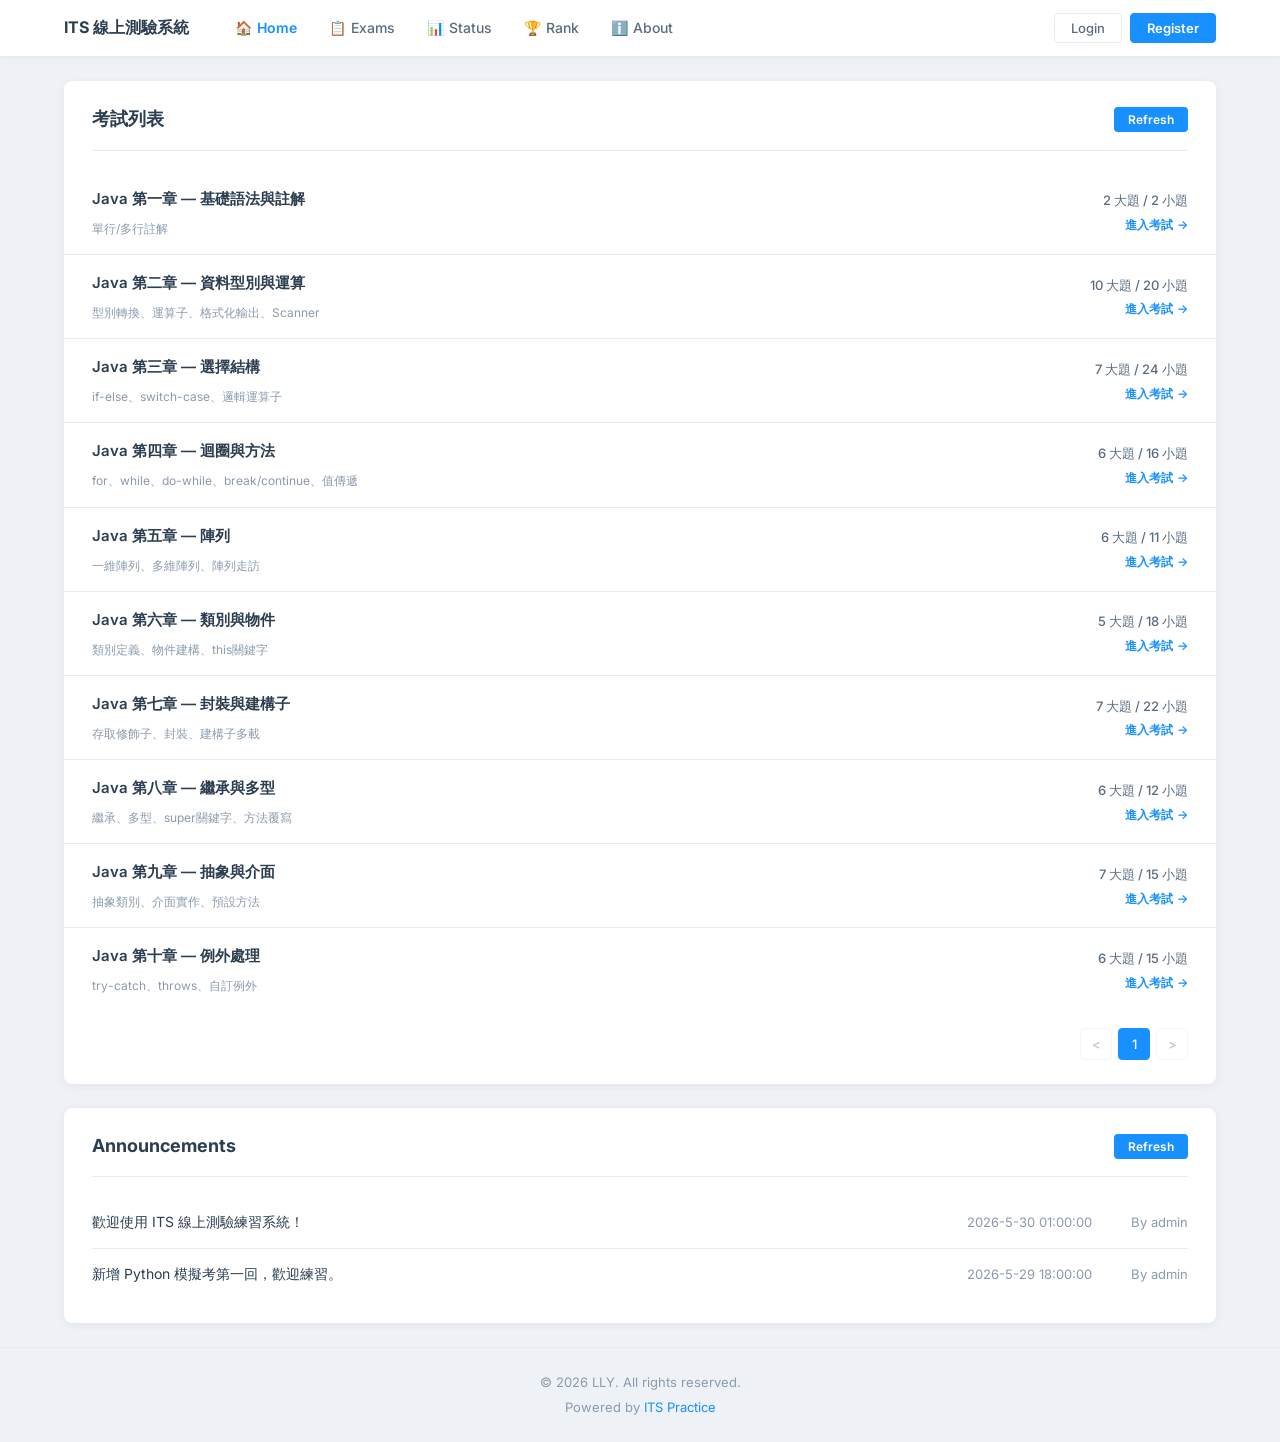
==== index.html @ 2eda3d9f "Initial commit of ITS Quiz System" ====
<!DOCTYPE html>
<html lang="zh-TW">
<head>
    <meta charset="UTF-8">
    <meta name="viewport" content="width=device-width, initial-scale=1.0">
    <title>ITS 線上測驗系統</title>
    <meta name="description" content="ITS 國際認證程式測驗練習平台">
    <link rel="preconnect" href="https://fonts.googleapis.com">
    <link rel="preconnect" href="https://fonts.gstatic.com" crossorigin>
    <link href="https://fonts.googleapis.com/css2?family=Inter:wght@400;500;600;700&family=Roboto+Mono:wght@400;500&display=swap" rel="stylesheet">
    <link rel="stylesheet" href="home.css">
</head>
<body>
    <!-- Top Navigation Bar -->
    <nav class="navbar">
        <div class="nav-inner">
            <div class="nav-left">
                <a href="index.html" class="nav-brand">ITS 線上測驗系統</a>
                <div class="nav-links">
                    <a href="index.html" class="nav-link active">
                        <span class="nav-icon">🏠</span> Home
                    </a>
                    <a href="#exams" class="nav-link">
                        <span class="nav-icon">📋</span> Exams
                    </a>
                    <a href="#" class="nav-link">
                        <span class="nav-icon">📊</span> Status
                    </a>
                    <a href="#" class="nav-link">
                        <span class="nav-icon">🏆</span> Rank
                    </a>
                    <a href="#" class="nav-link">
                        <span class="nav-icon">ℹ️</span> About
                    </a>
                </div>
            </div>
            <div class="nav-right">
                <button class="btn-outline" id="btn-login">Login</button>
                <button class="btn-primary-sm" id="btn-register">Register</button>
            </div>
        </div>
    </nav>

    <!-- Main Content -->
    <div class="page-container">
        <!-- Active Exams Section -->
        <section class="panel" id="exams">
            <div class="panel-header">
                <h2 class="panel-title">考試列表</h2>
                <button class="btn-refresh" onclick="location.reload()">Refresh</button>
            </div>
            <div class="exam-list" id="exam-list">
                <!-- Injected by home.js -->
            </div>
            <!-- Pagination -->
            <div class="pagination" id="pagination">
                <!-- Injected by home.js -->
            </div>
        </section>

        <!-- Announcements Section -->
        <section class="panel">
            <div class="panel-header">
                <h2 class="panel-title">Announcements</h2>
                <button class="btn-refresh" onclick="location.reload()">Refresh</button>
            </div>
            <div class="announcement-list">
                <div class="announcement-row">
                    <span class="announcement-text">歡迎使用 ITS 線上測驗練習系統！</span>
                    <span class="announcement-date">2026-5-30 01:00:00</span>
                    <span class="announcement-author">By admin</span>
                </div>
                <div class="announcement-row">
                    <span class="announcement-text">新增 Python 模擬考第一回，歡迎練習。</span>
                    <span class="announcement-date">2026-5-29 18:00:00</span>
                    <span class="announcement-author">By admin</span>
                </div>
            </div>
        </section>
    </div>

    <!-- Mode Selection Modal -->
    <div id="mode-modal" class="modal-overlay" style="display: none;">
        <div class="modal-content">
            <h2 class="modal-title">選擇作答模式</h2>
            <p class="modal-desc">請選擇您想要進行測驗的方式：</p>
            <div class="mode-options">
                <button class="mode-btn" onclick="startExamWithMode('exam')">
                    <div class="mode-icon">🏆</div>
                    <div class="mode-text">
                        <h3>測驗模式</h3>
                        <p>完成所有題目後統一交卷，最後才會公佈成績與解答。</p>
                    </div>
                </button>
                <button class="mode-btn" onclick="startExamWithMode('practice')">
                    <div class="mode-icon">🎯</div>
                    <div class="mode-text">
                        <h3>練習模式</h3>
                        <p>每一題作答完都可以馬上檢查對錯並觀看解析。</p>
                    </div>
                </button>
            </div>
            <button class="btn-outline modal-close" onclick="closeModeModal()" style="margin-top: 20px; width: 100%;">取消</button>
        </div>
    </div>

    <!-- Footer -->
    <footer class="site-footer">
        <p>© 2026 LLY. All rights reserved.</p>
        <p>Powered by <a href="#">ITS Practice</a></p>
    </footer>

    <script src="home.js"></script>
</body>
</html>
---- home.css ----
/* ========================================
   ITS Practice — Homepage (OJ Style)
   ======================================== */

/* --- Design Tokens --- */
:root {
    --bg-page: #eef1f5;
    --bg-white: #ffffff;
    --bg-hover: #f8f9fb;
    --text-primary: #2c3e50;
    --text-secondary: #5a6d80;
    --text-muted: #8a9bae;
    --accent-blue: #1890ff;
    --accent-blue-hover: #0d7fe9;
    --accent-green: #19be6b;
    --accent-orange: #ff9900;
    --accent-red: #ed4014;
    --border-color: #e8ecf0;
    --shadow-card: 0 2px 8px rgba(0, 0, 0, 0.06);
    --radius: 4px;
    --radius-md: 8px;
    --font-sans: 'Inter', -apple-system, BlinkMacSystemFont, "Segoe UI", sans-serif;
}

/* --- Reset --- */
*, *::before, *::after {
    box-sizing: border-box;
    margin: 0;
    padding: 0;
}

html {
    scroll-behavior: smooth;
}

body {
    font-family: var(--font-sans);
    background: var(--bg-page);
    color: var(--text-primary);
    line-height: 1.6;
    min-height: 100vh;
    display: flex;
    flex-direction: column;
}

a {
    text-decoration: none;
    color: inherit;
}

/* ========================================
   Top Navigation Bar
   ======================================== */
.navbar {
    background: var(--bg-white);
    border-bottom: 1px solid var(--border-color);
    box-shadow: 0 1px 4px rgba(0, 0, 0, 0.04);
    position: sticky;
    top: 0;
    z-index: 100;
}

.nav-inner {
    max-width: 1200px;
    margin: 0 auto;
    padding: 0 24px;
    height: 56px;
    display: flex;
    align-items: center;
    justify-content: space-between;
}

.nav-left {
    display: flex;
    align-items: center;
    gap: 32px;
}

.nav-brand {
    font-size: 16px;
    font-weight: 700;
    color: var(--text-primary);
    white-space: nowrap;
}

.nav-links {
    display: flex;
    gap: 4px;
}

.nav-link {
    display: inline-flex;
    align-items: center;
    gap: 5px;
    font-size: 14px;
    font-weight: 500;
    color: var(--text-secondary);
    padding: 8px 14px;
    border-radius: var(--radius);
    transition: all 0.2s;
}

.nav-link:hover {
    color: var(--accent-blue);
    background: rgba(24, 144, 255, 0.06);
}

.nav-link.active {
    color: var(--accent-blue);
    font-weight: 600;
}

.nav-icon {
    font-size: 14px;
}

.nav-right {
    display: flex;
    gap: 8px;
}

/* Buttons */
.btn-outline {
    font-family: inherit;
    font-size: 13px;
    font-weight: 500;
    padding: 6px 16px;
    border-radius: var(--radius);
    border: 1px solid var(--border-color);
    background: var(--bg-white);
    color: var(--text-secondary);
    cursor: pointer;
    transition: all 0.2s;
}

.btn-outline:hover {
    color: var(--accent-blue);
    border-color: var(--accent-blue);
}

.btn-primary-sm {
    font-family: inherit;
    font-size: 13px;
    font-weight: 600;
    padding: 6px 16px;
    border-radius: var(--radius);
    border: 1px solid var(--accent-blue);
    background: var(--accent-blue);
    color: white;
    cursor: pointer;
    transition: all 0.2s;
}

.btn-primary-sm:hover {
    background: var(--accent-blue-hover);
}

.btn-refresh {
    font-family: inherit;
    font-size: 12px;
    font-weight: 600;
    padding: 5px 14px;
    border-radius: var(--radius);
    border: none;
    background: var(--accent-blue);
    color: white;
    cursor: pointer;
    transition: all 0.2s;
}

.btn-refresh:hover {
    background: var(--accent-blue-hover);
}

/* ========================================
   Page Container
   ======================================== */
.page-container {
    max-width: 1200px;
    width: 100%;
    margin: 0 auto;
    padding: 24px;
    flex: 1;
    display: flex;
    flex-direction: column;
    gap: 24px;
}

/* ========================================
   Panel (White Card)
   ======================================== */
.panel {
    background: var(--bg-white);
    border-radius: var(--radius-md);
    box-shadow: var(--shadow-card);
    padding: 24px 28px;
}

.panel-header {
    display: flex;
    align-items: center;
    justify-content: space-between;
    margin-bottom: 20px;
    padding-bottom: 16px;
    border-bottom: 1px solid var(--border-color);
}

.panel-title {
    font-size: 18px;
    font-weight: 700;
    color: var(--text-primary);
}

/* ========================================
   Exam List
   ======================================== */
.exam-list {
    display: flex;
    flex-direction: column;
}

.exam-row {
    display: flex;
    align-items: center;
    padding: 16px 0;
    border-bottom: 1px solid var(--border-color);
    cursor: pointer;
    transition: background 0.15s;
    margin: 0 -28px;
    padding-left: 28px;
    padding-right: 28px;
}

.exam-row:last-child {
    border-bottom: none;
}

.exam-row:hover {
    background: var(--bg-hover);
}

.exam-row-main {
    flex: 1;
    min-width: 0;
}

.exam-row-title {
    font-size: 15px;
    font-weight: 600;
    color: var(--text-primary);
    margin-bottom: 6px;
}

.exam-row-badges {
    display: flex;
    gap: 8px;
    flex-wrap: wrap;
}

.badge {
    display: inline-flex;
    align-items: center;
    gap: 4px;
    font-size: 11px;
    font-weight: 600;
    padding: 3px 10px;
    border-radius: 100px;
    white-space: nowrap;
}

.badge-date {
    background: var(--accent-green);
    color: white;
}

.badge-time {
    background: var(--accent-blue);
    color: white;
}

.badge-type {
    background: var(--accent-orange);
    color: white;
}

.badge-difficulty {
    background: #f0f0f0;
    color: var(--text-secondary);
}

.badge-difficulty.easy {
    background: #e6f7ee;
    color: #19be6b;
}

.badge-difficulty.medium {
    background: #fff7e6;
    color: #ff9900;
}

.badge-difficulty.hard {
    background: #ffe6e6;
    color: #ed4014;
}

.exam-row-meta {
    display: flex;
    flex-direction: column;
    align-items: flex-end;
    gap: 4px;
    margin-left: 24px;
    flex-shrink: 0;
}

.exam-row-questions {
    font-size: 13px;
    color: var(--text-secondary);
    font-weight: 500;
}

.exam-row-topics {
    font-size: 12px;
    color: var(--text-muted);
    margin-top: 6px;
}

.exam-row-action {
    font-size: 12px;
    font-weight: 600;
    color: var(--accent-blue);
    display: flex;
    align-items: center;
    gap: 4px;
}

.exam-row-action .arrow {
    transition: transform 0.2s;
}

.exam-row:hover .exam-row-action .arrow {
    transform: translateX(3px);
}

/* ========================================
   Announcements
   ======================================== */
.announcement-list {
    display: flex;
    flex-direction: column;
}

.announcement-row {
    display: flex;
    align-items: center;
    padding: 14px 0;
    border-bottom: 1px solid var(--border-color);
    gap: 16px;
}

.announcement-row:last-child {
    border-bottom: none;
}

.announcement-text {
    flex: 1;
    font-size: 14px;
    color: var(--text-primary);
}

.announcement-date {
    font-size: 13px;
    color: var(--text-muted);
    white-space: nowrap;
}

.announcement-author {
    font-size: 13px;
    color: var(--text-muted);
    white-space: nowrap;
    min-width: 80px;
    text-align: right;
}

/* ========================================
   Pagination
   ======================================== */
.pagination {
    display: flex;
    justify-content: flex-end;
    gap: 6px;
    margin-top: 16px;
}

.page-btn {
    width: 32px;
    height: 32px;
    display: flex;
    align-items: center;
    justify-content: center;
    font-size: 13px;
    font-weight: 500;
    border-radius: var(--radius);
    border: 1px solid var(--border-color);
    background: var(--bg-white);
    color: var(--text-secondary);
    cursor: pointer;
    transition: all 0.2s;
    font-family: inherit;
}

.page-btn:hover {
    color: var(--accent-blue);
    border-color: var(--accent-blue);
}

.page-btn.active {
    background: var(--accent-blue);
    border-color: var(--accent-blue);
    color: white;
}

.page-btn.disabled {
    opacity: 0.4;
    cursor: not-allowed;
}

/* ========================================
   Footer
   ======================================== */
.site-footer {
    text-align: center;
    padding: 24px;
    font-size: 13px;
    color: var(--text-muted);
    border-top: 1px solid var(--border-color);
    margin-top: auto;
}

.site-footer a {
    color: var(--accent-blue);
}

.site-footer a:hover {
    text-decoration: underline;
}

.site-footer p + p {
    margin-top: 4px;
}

/* ========================================
   Responsive
   ======================================== */
@media (max-width: 768px) {
    .nav-links {
        display: none;
    }

    .nav-brand {
        font-size: 14px;
    }

    .page-container {
        padding: 16px;
    }

    .panel {
        padding: 16px 20px;
    }

    .exam-row {
        flex-direction: column;
        align-items: flex-start;
        gap: 10px;
        margin: 0 -20px;
        padding-left: 20px;
        padding-right: 20px;
    }

    .exam-row-meta {
        align-items: flex-start;
        margin-left: 0;
        flex-direction: row;
        gap: 12px;
    }

    .announcement-row {
        flex-direction: column;
        align-items: flex-start;
        gap: 4px;
    }

    .announcement-author {
        text-align: left;
        min-width: auto;
    }
}

/* =====================================
   Modal Styles
   ===================================== */
.modal-overlay {
    position: fixed;
    top: 0;
    left: 0;
    right: 0;
    bottom: 0;
    background-color: rgba(0, 0, 0, 0.5);
    display: flex;
    align-items: center;
    justify-content: center;
    z-index: 1000;
    backdrop-filter: blur(4px);
    animation: fadeIn 0.2s ease-out;
}

.modal-content {
    background: var(--bg-panel);
    width: 90%;
    max-width: 500px;
    border-radius: var(--radius-lg);
    padding: 32px;
    box-shadow: var(--shadow-lg);
    animation: slideUp 0.3s ease-out;
}

.modal-title {
    font-size: 1.5rem;
    font-weight: 700;
    color: var(--text-primary);
    margin-bottom: 8px;
    text-align: center;
}

.modal-desc {
    color: var(--text-secondary);
    text-align: center;
    margin-bottom: 24px;
}

.mode-options {
    display: flex;
    flex-direction: column;
    gap: 16px;
}

.mode-btn {
    display: flex;
    align-items: center;
    gap: 16px;
    padding: 16px;
    background: var(--bg-page);
    border: 2px solid var(--border-color);
    border-radius: var(--radius-md);
    cursor: pointer;
    text-align: left;
    transition: all 0.2s ease;
}

.mode-btn:hover {
    border-color: var(--accent-blue);
    background: var(--bg-white);
    transform: translateY(-2px);
    box-shadow: var(--shadow-sm);
}

.mode-icon {
    font-size: 2rem;
}

.mode-text h3 {
    font-size: 1.1rem;
    color: var(--text-primary);
    margin-bottom: 4px;
}

.mode-text p {
    font-size: 0.85rem;
    color: var(--text-secondary);
    margin: 0;
    line-height: 1.4;
}

@keyframes fadeIn {
    from { opacity: 0; }
    to { opacity: 1; }
}

@keyframes slideUp {
    from { opacity: 0; transform: translateY(20px); }
    to { opacity: 1; transform: translateY(0); }
}
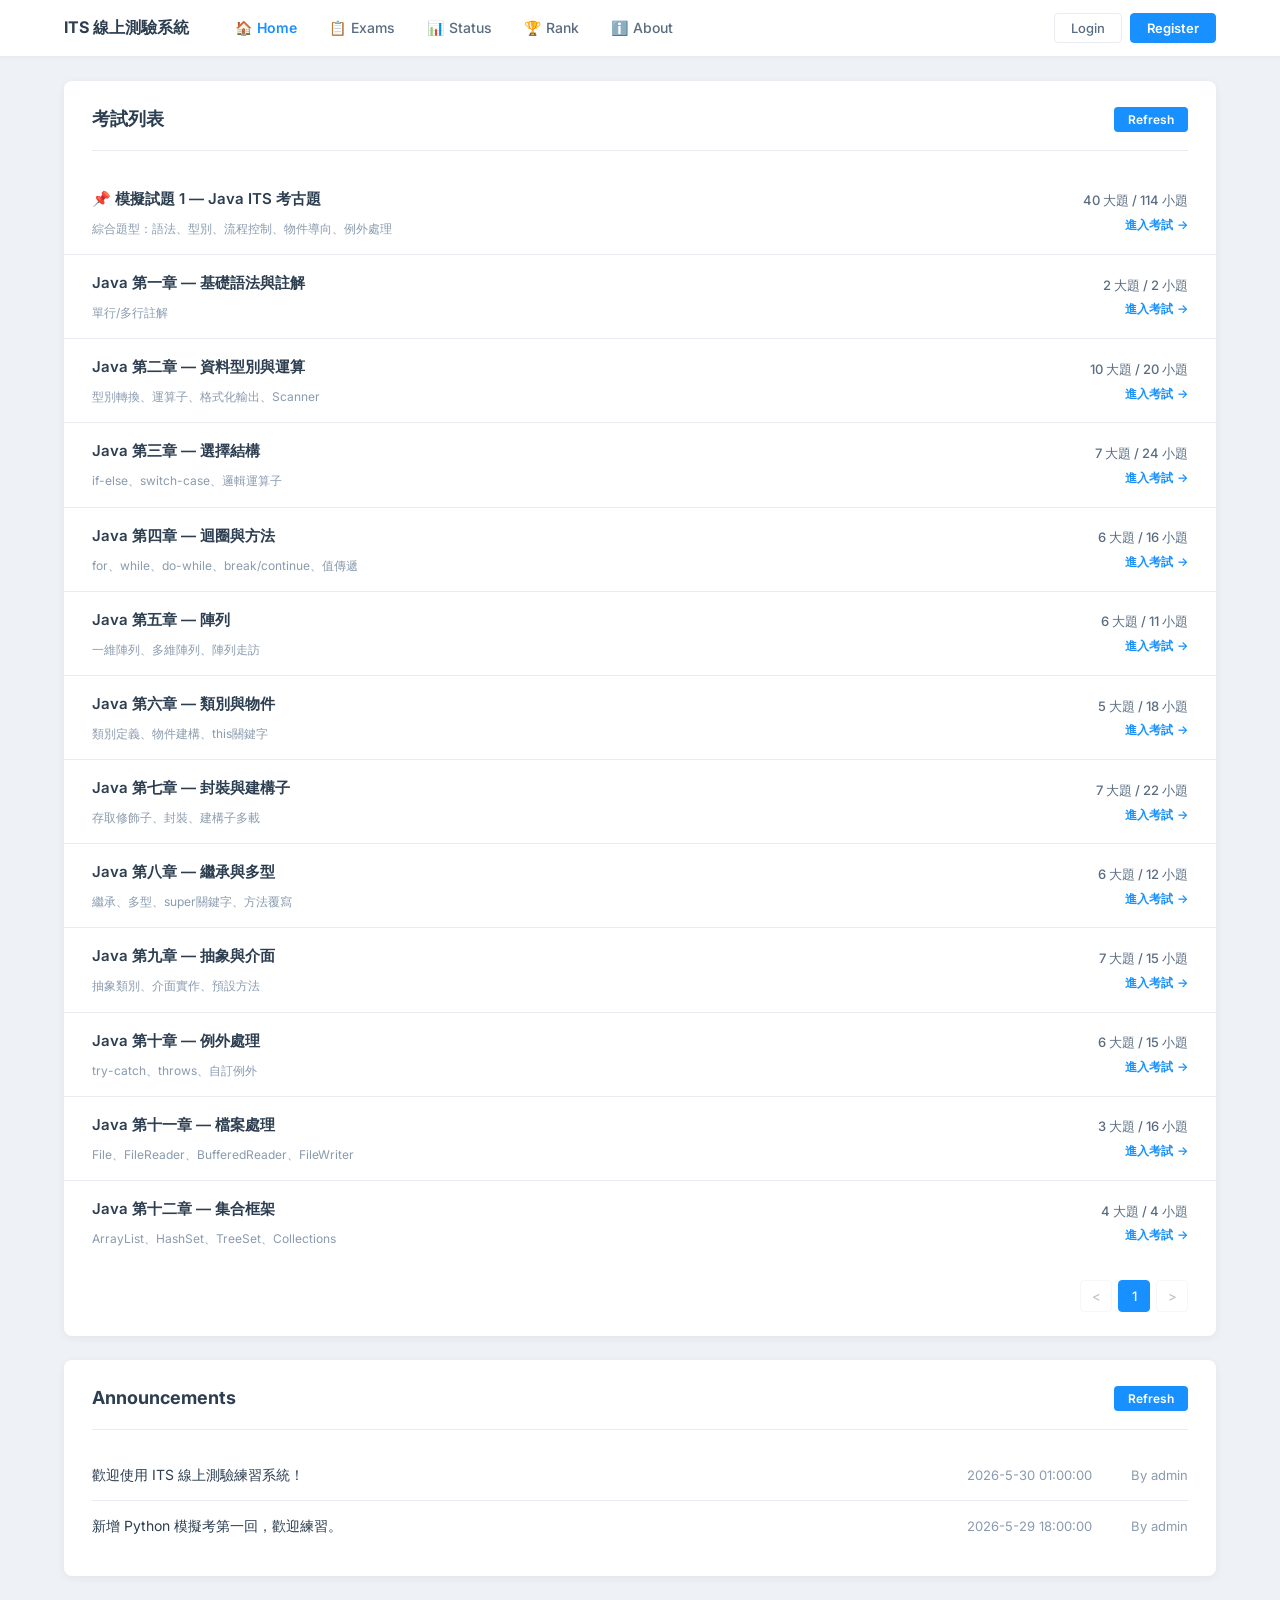
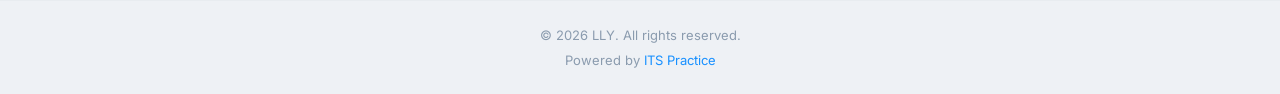
==== commit eee18e79: "新增隨機打亂題目順序選項" ====
--- a/index.html
+++ b/index.html
@@ -100,7 +100,14 @@
                     </div>
                 </button>
             </div>
-            <button class="btn-outline modal-close" onclick="closeModeModal()" style="margin-top: 20px; width: 100%;">取消</button>
+            <label class="shuffle-toggle" style="display: flex; align-items: center; gap: 10px; margin-top: 20px; padding: 12px 16px; border: 1px solid var(--border-color); border-radius: var(--radius-md); cursor: pointer; user-select: none;">
+                <input type="checkbox" id="shuffle-checkbox" style="width: 18px; height: 18px; cursor: pointer;">
+                <div>
+                    <span style="font-weight: 600; color: var(--text-primary);">🔀 隨機打亂題目順序</span>
+                    <p style="font-size: 0.8rem; color: var(--text-secondary); margin: 2px 0 0 0;">勾選後每次進入考卷，題目的排列順序都會不同。</p>
+                </div>
+            </label>
+            <button class="btn-outline modal-close" onclick="closeModeModal()" style="margin-top: 12px; width: 100%;">取消</button>
         </div>
     </div>
 
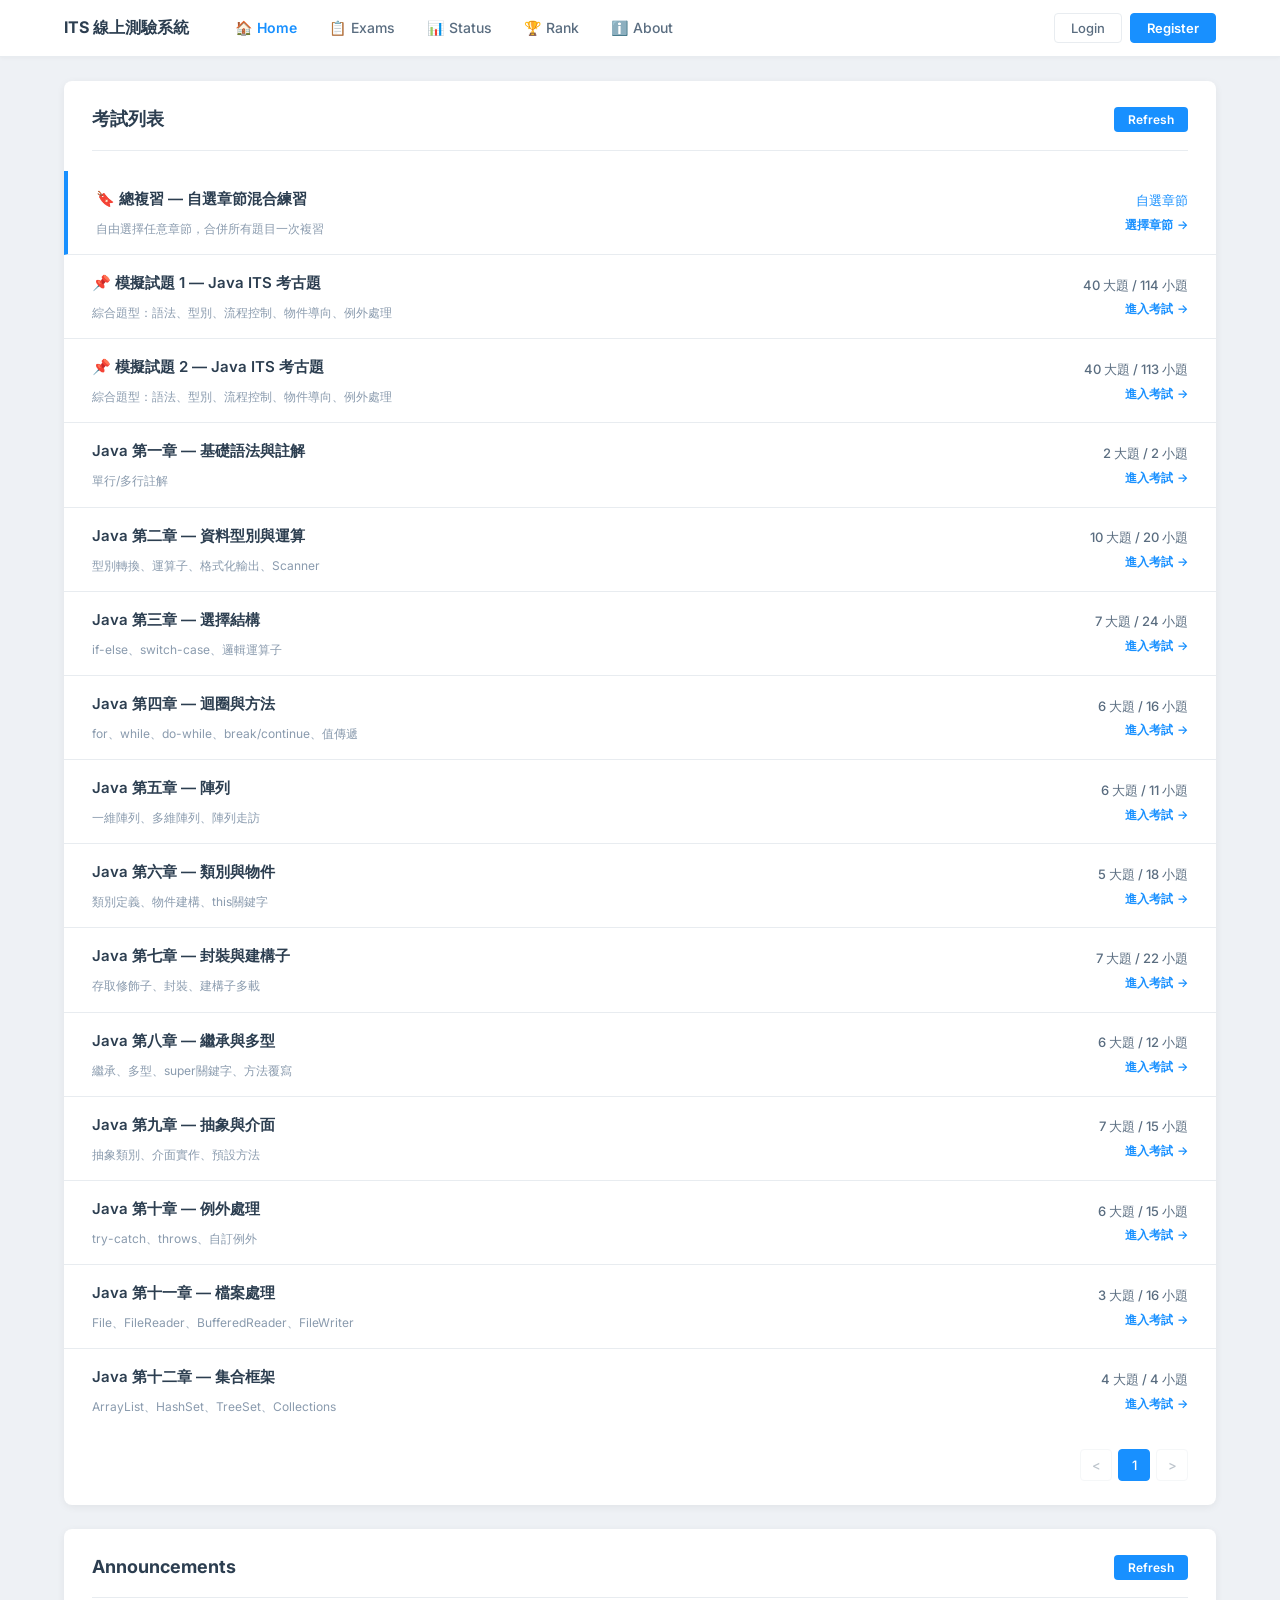
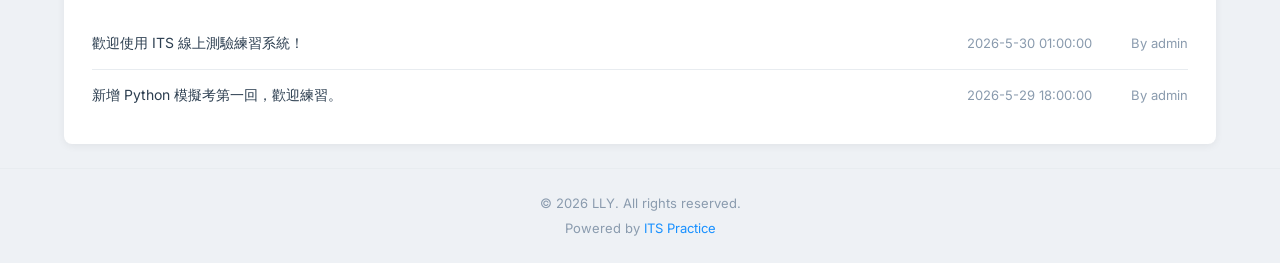
==== commit d32b22f0: "新增「總複習」功能：可自選章節合併出題，支援多章節混合練習/測驗" ====
--- a/index.html
+++ b/index.html
@@ -79,6 +79,30 @@
         </section>
     </div>
 
+    <!-- Chapter Selection Modal (for 總複習) -->
+    <div id="chapter-modal" class="modal-overlay" style="display: none;">
+        <div class="modal-content" style="max-width: 560px; max-height: 90vh; overflow-y: auto;">
+            <h2 class="modal-title">📚 選擇複習章節</h2>
+            <p class="modal-desc">請勾選您想要一起複習的章節：</p>
+
+            <div style="display: flex; gap: 8px; margin-bottom: 16px;">
+                <button class="btn-outline" onclick="selectAllChapters(true)" style="flex:1; font-size: 13px; padding: 6px 12px;">全選</button>
+                <button class="btn-outline" onclick="selectAllChapters(false)" style="flex:1; font-size: 13px; padding: 6px 12px;">全不選</button>
+            </div>
+
+            <div id="chapter-checklist" style="display: flex; flex-direction: column; gap: 8px; margin-bottom: 20px;">
+                <!-- Injected by home.js -->
+            </div>
+
+            <div id="chapter-summary" style="font-size: 13px; color: var(--text-secondary); margin-bottom: 16px; padding: 10px 14px; background: var(--bg-page); border-radius: var(--radius-md);">
+                已選 0 章節，共 0 大題
+            </div>
+
+            <button class="btn-primary-sm" onclick="proceedToModeFromReview()" id="btn-proceed-review" style="width: 100%; padding: 12px; font-size: 15px; border-radius: var(--radius-md);">下一步：選擇作答模式 →</button>
+            <button class="btn-outline modal-close" onclick="closeChapterModal()" style="margin-top: 10px; width: 100%;">取消</button>
+        </div>
+    </div>
+
     <!-- Mode Selection Modal -->
     <div id="mode-modal" class="modal-overlay" style="display: none;">
         <div class="modal-content">
@@ -100,7 +124,7 @@
                     </div>
                 </button>
             </div>
-            <label class="shuffle-toggle" style="display: flex; align-items: center; gap: 10px; margin-top: 20px; padding: 12px 16px; border: 1px solid var(--border-color); border-radius: var(--radius-md); cursor: pointer; user-select: none;">
+            <label class="shuffle-toggle" style="display: flex; align-items: center; gap: 10px; margin-top: 20px; padding: 12px 16px; background: var(--bg-white); border: 1px solid var(--border-color); border-radius: var(--radius-md); cursor: pointer; user-select: none;">
                 <input type="checkbox" id="shuffle-checkbox" style="width: 18px; height: 18px; cursor: pointer;">
                 <div>
                     <span style="font-weight: 600; color: var(--text-primary);">🔀 隨機打亂題目順序</span>
--- a/home.css
+++ b/home.css
@@ -549,7 +549,7 @@
     align-items: center;
     gap: 16px;
     padding: 16px;
-    background: var(--bg-page);
+    background: var(--bg-white);
     border: 2px solid var(--border-color);
     border-radius: var(--radius-md);
     cursor: pointer;
